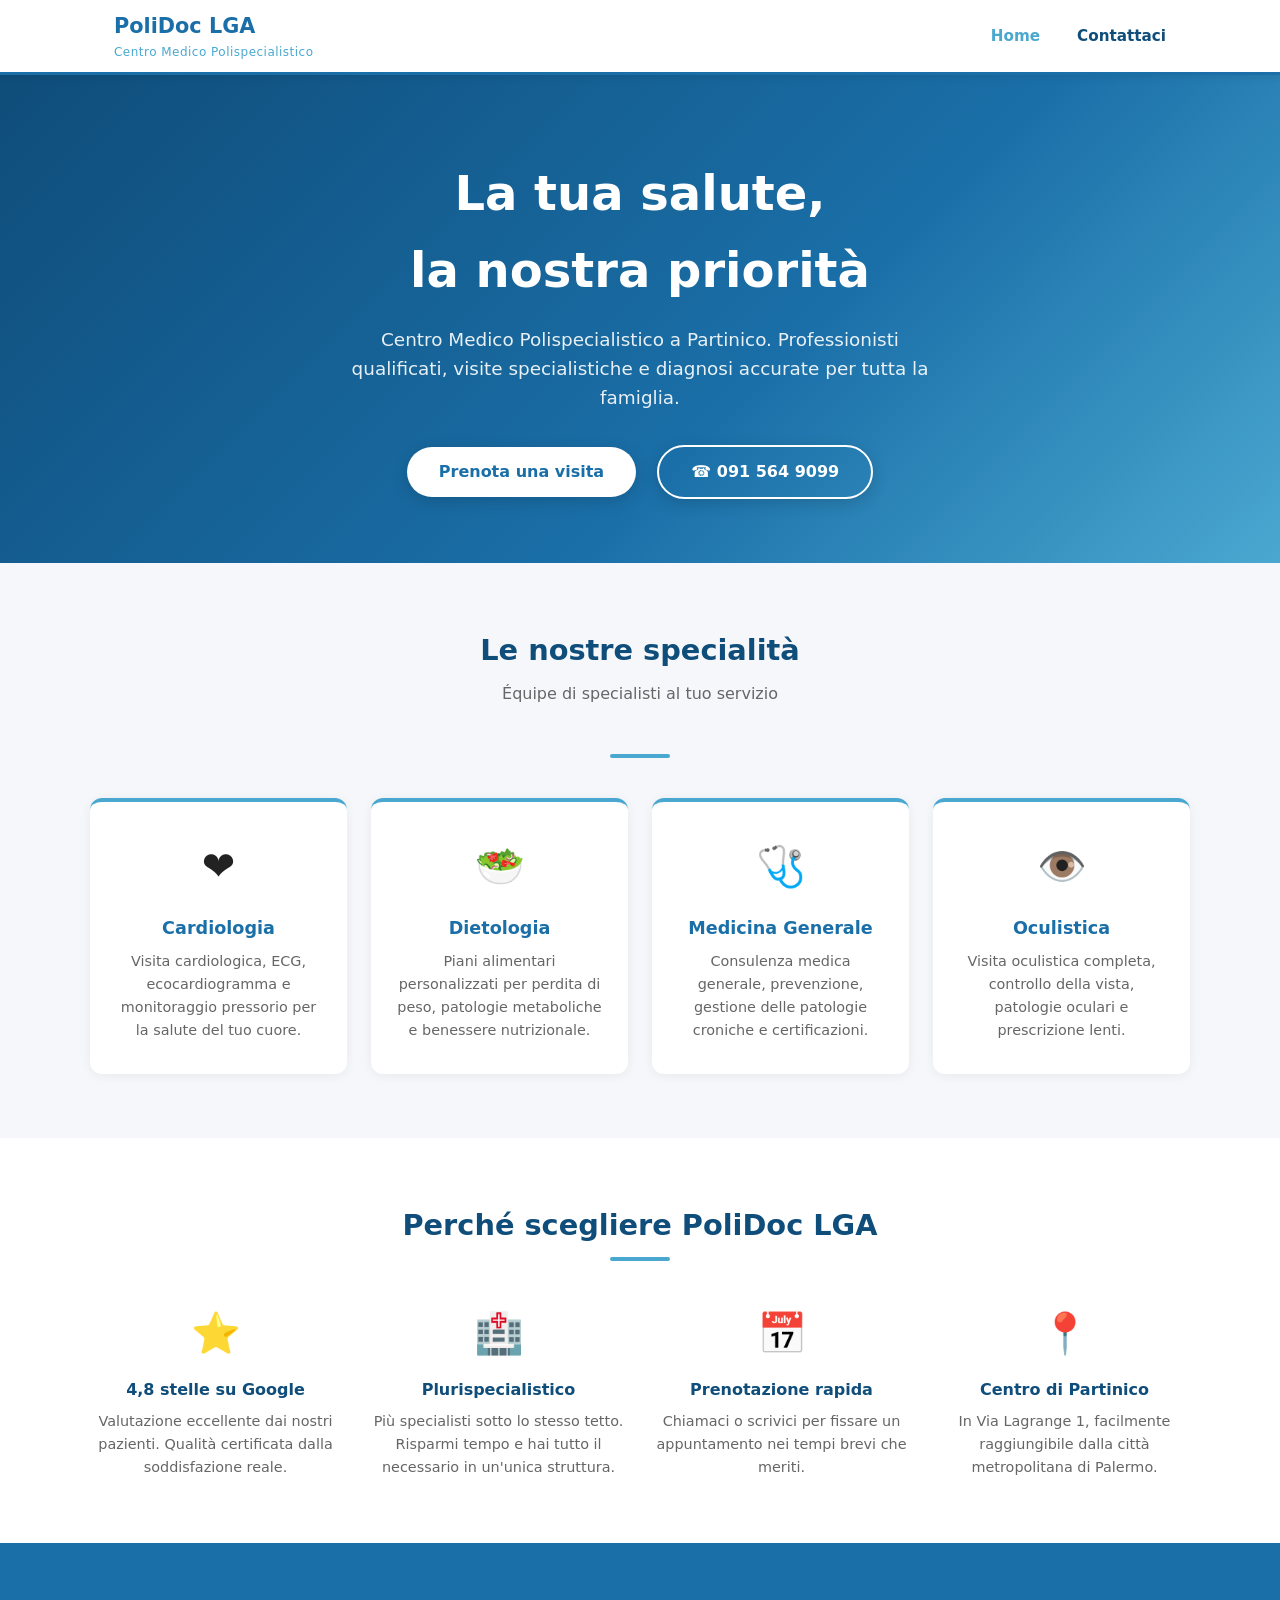
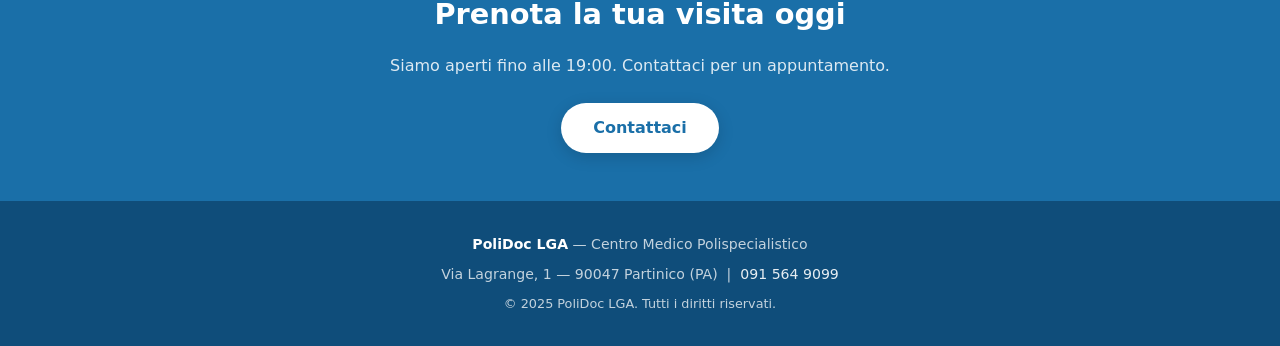
==== index.html @ c9347d8d "Initial commit: PoliDoc LGA website" ====
<!DOCTYPE html>
<html lang="it">
<head>
  <meta charset="UTF-8">
  <meta name="viewport" content="width=device-width, initial-scale=1.0">
  <title>PoliDoc LGA — Centro Medico Polispecialistico | Partinico</title>
  <meta name="description" content="PoliDoc LGA è il Centro Medico Polispecialistico di Partinico. Cardiologia, Dietologia, Medicina Generale, Oculistica. Via Lagrange 1, tel. 091 564 9099.">
  <link rel="stylesheet" href="style.css">
  <link rel="icon" href="assets/icon.png" type="image/png">
</head>
<body>

<header>
  <div class="nav-inner">
    <a href="index.html" class="logo-wrap" style="display:flex;align-items:center;gap:.75rem;">
      <img src="assets/logo-full.png" alt="PoliDoc LGA" onerror="this.style.display='none'">
      <div class="logo-text" id="logo-fallback">
        <strong>PoliDoc LGA</strong>
        <span>Centro Medico Polispecialistico</span>
      </div>
    </a>
    <nav>
      <a href="index.html" class="active">Home</a>
      <a href="contattaci.html">Contattaci</a>
    </nav>
  </div>
</header>

<main>

  <!-- HERO -->
  <section class="hero">
    <h1>La tua salute,<br>la nostra priorità</h1>
    <p>Centro Medico Polispecialistico a Partinico. Professionisti qualificati, visite specialistiche e diagnosi accurate per tutta la famiglia.</p>
    <a href="contattaci.html" class="btn">Prenota una visita</a>
    <a href="tel:+390915649099" class="btn btn-outline">☎ 091 564 9099</a>
  </section>

  <!-- SERVIZI -->
  <section class="services">
    <div class="section-inner">
      <h2 class="section-title">Le nostre specialità</h2>
      <p class="section-sub">Équipe di specialisti al tuo servizio</p>
      <div class="divider"></div>
      <div class="services-grid">
        <div class="service-card">
          <div class="service-icon">❤️</div>
          <h3>Cardiologia</h3>
          <p>Visita cardiologica, ECG, ecocardiogramma e monitoraggio pressorio per la salute del tuo cuore.</p>
        </div>
        <div class="service-card">
          <div class="service-icon">🥗</div>
          <h3>Dietologia</h3>
          <p>Piani alimentari personalizzati per perdita di peso, patologie metaboliche e benessere nutrizionale.</p>
        </div>
        <div class="service-card">
          <div class="service-icon">🩺</div>
          <h3>Medicina Generale</h3>
          <p>Consulenza medica generale, prevenzione, gestione delle patologie croniche e certificazioni.</p>
        </div>
        <div class="service-card">
          <div class="service-icon">👁️</div>
          <h3>Oculistica</h3>
          <p>Visita oculistica completa, controllo della vista, patologie oculari e prescrizione lenti.</p>
        </div>
      </div>
    </div>
  </section>

  <!-- PERCHÉ NOI -->
  <section>
    <div class="section-inner">
      <h2 class="section-title">Perché scegliere PoliDoc LGA</h2>
      <div class="divider"></div>
      <div class="why-grid">
        <div class="why-item">
          <div class="icon">⭐</div>
          <h4>4,8 stelle su Google</h4>
          <p>Valutazione eccellente dai nostri pazienti. Qualità certificata dalla soddisfazione reale.</p>
        </div>
        <div class="why-item">
          <div class="icon">🏥</div>
          <h4>Plurispecialistico</h4>
          <p>Più specialisti sotto lo stesso tetto. Risparmi tempo e hai tutto il necessario in un'unica struttura.</p>
        </div>
        <div class="why-item">
          <div class="icon">📅</div>
          <h4>Prenotazione rapida</h4>
          <p>Chiamaci o scrivici per fissare un appuntamento nei tempi brevi che meriti.</p>
        </div>
        <div class="why-item">
          <div class="icon">📍</div>
          <h4>Centro di Partinico</h4>
          <p>In Via Lagrange 1, facilmente raggiungibile dalla città metropolitana di Palermo.</p>
        </div>
      </div>
    </div>
  </section>

  <!-- CTA STRIP -->
  <section class="cta-strip">
    <h2>Prenota la tua visita oggi</h2>
    <p style="opacity:.85;margin-bottom:1.5rem;">Siamo aperti fino alle 19:00. Contattaci per un appuntamento.</p>
    <a href="contattaci.html" class="btn">Contattaci</a>
  </section>

</main>

<footer>
  <p><strong>PoliDoc LGA</strong> — Centro Medico Polispecialistico</p>
  <p style="margin-top:.5rem;">Via Lagrange, 1 — 90047 Partinico (PA) &nbsp;|&nbsp; <a href="tel:+390915649099">091 564 9099</a></p>
  <p style="margin-top:.5rem;font-size:.8rem;">&copy; 2025 PoliDoc LGA. Tutti i diritti riservati.</p>
</footer>

<script>
  // hide fallback text if logo image loads
  document.querySelector('.logo-wrap img').addEventListener('load', function() {
    document.getElementById('logo-fallback').style.display = 'none';
  });
</script>

</body>
</html>
---- style.css ----
*, *::before, *::after { box-sizing: border-box; margin: 0; padding: 0; }

:root {
  --blue: #1a6fa8;
  --blue-light: #4aa8d0;
  --blue-dark: #0f4d7a;
  --red: #c0392b;
  --gray-light: #f5f7fa;
  --gray: #666;
  --text: #222;
  --white: #fff;
}

body {
  font-family: 'Segoe UI', system-ui, sans-serif;
  color: var(--text);
  line-height: 1.6;
}

a { color: inherit; text-decoration: none; }

/* NAV */
header {
  background: var(--white);
  border-bottom: 3px solid var(--blue);
  position: sticky;
  top: 0;
  z-index: 100;
  box-shadow: 0 2px 8px rgba(0,0,0,.08);
}

.nav-inner {
  max-width: 1100px;
  margin: 0 auto;
  padding: 0 1.5rem;
  display: flex;
  align-items: center;
  justify-content: space-between;
  height: 72px;
}

.logo-wrap img { height: 52px; }
.logo-text { display: flex; flex-direction: column; }
.logo-text strong { font-size: 1.3rem; color: var(--blue); font-weight: 700; }
.logo-text span { font-size: .75rem; color: var(--blue-light); letter-spacing: .04em; }

nav a {
  margin-left: 2rem;
  font-weight: 600;
  font-size: .95rem;
  color: var(--blue-dark);
  transition: color .2s;
}
nav a:hover, nav a.active { color: var(--blue-light); }

/* HERO */
.hero {
  background: linear-gradient(135deg, var(--blue-dark) 0%, var(--blue) 60%, var(--blue-light) 100%);
  color: var(--white);
  padding: 5rem 1.5rem 4rem;
  text-align: center;
}
.hero h1 { font-size: clamp(2rem, 5vw, 3rem); font-weight: 800; margin-bottom: 1rem; }
.hero p { font-size: 1.15rem; opacity: .9; max-width: 600px; margin: 0 auto 2rem; }
.btn {
  display: inline-block;
  background: var(--white);
  color: var(--blue);
  padding: .75rem 2rem;
  border-radius: 50px;
  font-weight: 700;
  font-size: 1rem;
  transition: transform .2s, box-shadow .2s;
  box-shadow: 0 4px 16px rgba(0,0,0,.15);
}
.btn:hover { transform: translateY(-2px); box-shadow: 0 8px 24px rgba(0,0,0,.2); }
.btn-outline {
  background: transparent;
  color: var(--white);
  border: 2px solid var(--white);
  margin-left: 1rem;
}
.btn-outline:hover { background: var(--white); color: var(--blue); }

/* SEZIONI */
section { padding: 4rem 1.5rem; }
.section-inner { max-width: 1100px; margin: 0 auto; }
.section-title {
  text-align: center;
  font-size: 1.8rem;
  font-weight: 700;
  color: var(--blue-dark);
  margin-bottom: .5rem;
}
.section-sub {
  text-align: center;
  color: var(--gray);
  margin-bottom: 3rem;
  font-size: 1rem;
}
.divider {
  width: 60px; height: 4px;
  background: var(--blue-light);
  border-radius: 2px;
  margin: .5rem auto 2.5rem;
}

/* SERVIZI GRID */
.services { background: var(--gray-light); }
.services-grid {
  display: grid;
  grid-template-columns: repeat(auto-fit, minmax(220px, 1fr));
  gap: 1.5rem;
}
.service-card {
  background: var(--white);
  border-radius: 12px;
  padding: 2rem 1.5rem;
  text-align: center;
  box-shadow: 0 2px 12px rgba(0,0,0,.06);
  transition: transform .2s, box-shadow .2s;
  border-top: 4px solid var(--blue-light);
}
.service-card:hover { transform: translateY(-4px); box-shadow: 0 8px 24px rgba(0,0,0,.1); }
.service-icon { font-size: 2.5rem; margin-bottom: 1rem; }
.service-card h3 { color: var(--blue); font-size: 1.1rem; font-weight: 700; margin-bottom: .5rem; }
.service-card p { color: var(--gray); font-size: .9rem; }

/* PERCHÉ NOI */
.why-grid {
  display: grid;
  grid-template-columns: repeat(auto-fit, minmax(200px, 1fr));
  gap: 2rem;
  text-align: center;
}
.why-item .icon { font-size: 2.5rem; margin-bottom: .75rem; }
.why-item h4 { color: var(--blue-dark); font-weight: 700; margin-bottom: .5rem; }
.why-item p { color: var(--gray); font-size: .9rem; }

/* CTA STRIP */
.cta-strip {
  background: var(--blue);
  color: var(--white);
  text-align: center;
  padding: 3rem 1.5rem;
}
.cta-strip h2 { font-size: 1.8rem; margin-bottom: 1rem; }
.cta-strip .btn { background: var(--white); color: var(--blue); }

/* FOOTER */
footer {
  background: var(--blue-dark);
  color: rgba(255,255,255,.75);
  text-align: center;
  padding: 2rem 1.5rem;
  font-size: .88rem;
}
footer a { color: rgba(255,255,255,.9); }
footer strong { color: var(--white); }

/* CONTATTACI PAGE */
.contact-hero {
  background: linear-gradient(135deg, var(--blue-dark), var(--blue));
  color: var(--white);
  padding: 4rem 1.5rem 3rem;
  text-align: center;
}
.contact-hero h1 { font-size: clamp(1.8rem, 4vw, 2.5rem); font-weight: 800; }
.contact-hero p { opacity: .9; margin-top: .75rem; font-size: 1.05rem; }

.contact-grid {
  display: grid;
  grid-template-columns: 1fr 1fr;
  gap: 3rem;
  align-items: start;
}
@media (max-width: 700px) { .contact-grid { grid-template-columns: 1fr; } }

.contact-info h2 { color: var(--blue-dark); font-size: 1.4rem; margin-bottom: 1.5rem; }
.info-item {
  display: flex;
  align-items: flex-start;
  gap: 1rem;
  margin-bottom: 1.5rem;
}
.info-icon { font-size: 1.5rem; flex-shrink: 0; }
.info-item strong { display: block; color: var(--blue); font-size: .85rem; text-transform: uppercase; letter-spacing: .05em; }
.info-item span { color: var(--text); font-size: .95rem; }

.orari-table { width: 100%; border-collapse: collapse; margin-top: 1rem; font-size: .9rem; }
.orari-table td { padding: .4rem .5rem; border-bottom: 1px solid #eee; }
.orari-table td:last-child { text-align: right; color: var(--blue); font-weight: 600; }

/* FORM */
.contact-form h2 { color: var(--blue-dark); font-size: 1.4rem; margin-bottom: 1.5rem; }
.form-group { margin-bottom: 1.2rem; }
.form-group label { display: block; font-size: .88rem; font-weight: 600; color: var(--blue-dark); margin-bottom: .4rem; }
.form-group input, .form-group textarea, .form-group select {
  width: 100%;
  padding: .7rem 1rem;
  border: 2px solid #ddd;
  border-radius: 8px;
  font-size: .95rem;
  font-family: inherit;
  transition: border-color .2s;
  outline: none;
}
.form-group input:focus, .form-group textarea:focus, .form-group select:focus {
  border-color: var(--blue-light);
}
.form-group textarea { resize: vertical; min-height: 120px; }
.btn-submit {
  background: var(--blue);
  color: var(--white);
  border: none;
  padding: .8rem 2.5rem;
  border-radius: 50px;
  font-size: 1rem;
  font-weight: 700;
  cursor: pointer;
  transition: background .2s, transform .2s;
  width: 100%;
}
.btn-submit:hover { background: var(--blue-dark); transform: translateY(-1px); }

.map-wrap { margin-top: 3rem; border-radius: 12px; overflow: hidden; box-shadow: 0 4px 16px rgba(0,0,0,.1); }
.map-wrap iframe { display: block; }

/* RESPONSIVE */
@media (max-width: 600px) {
  .nav-inner nav a { margin-left: 1rem; font-size: .85rem; }
  .hero { padding: 3.5rem 1rem 3rem; }
  .btn-outline { margin-left: 0; margin-top: .75rem; }
}
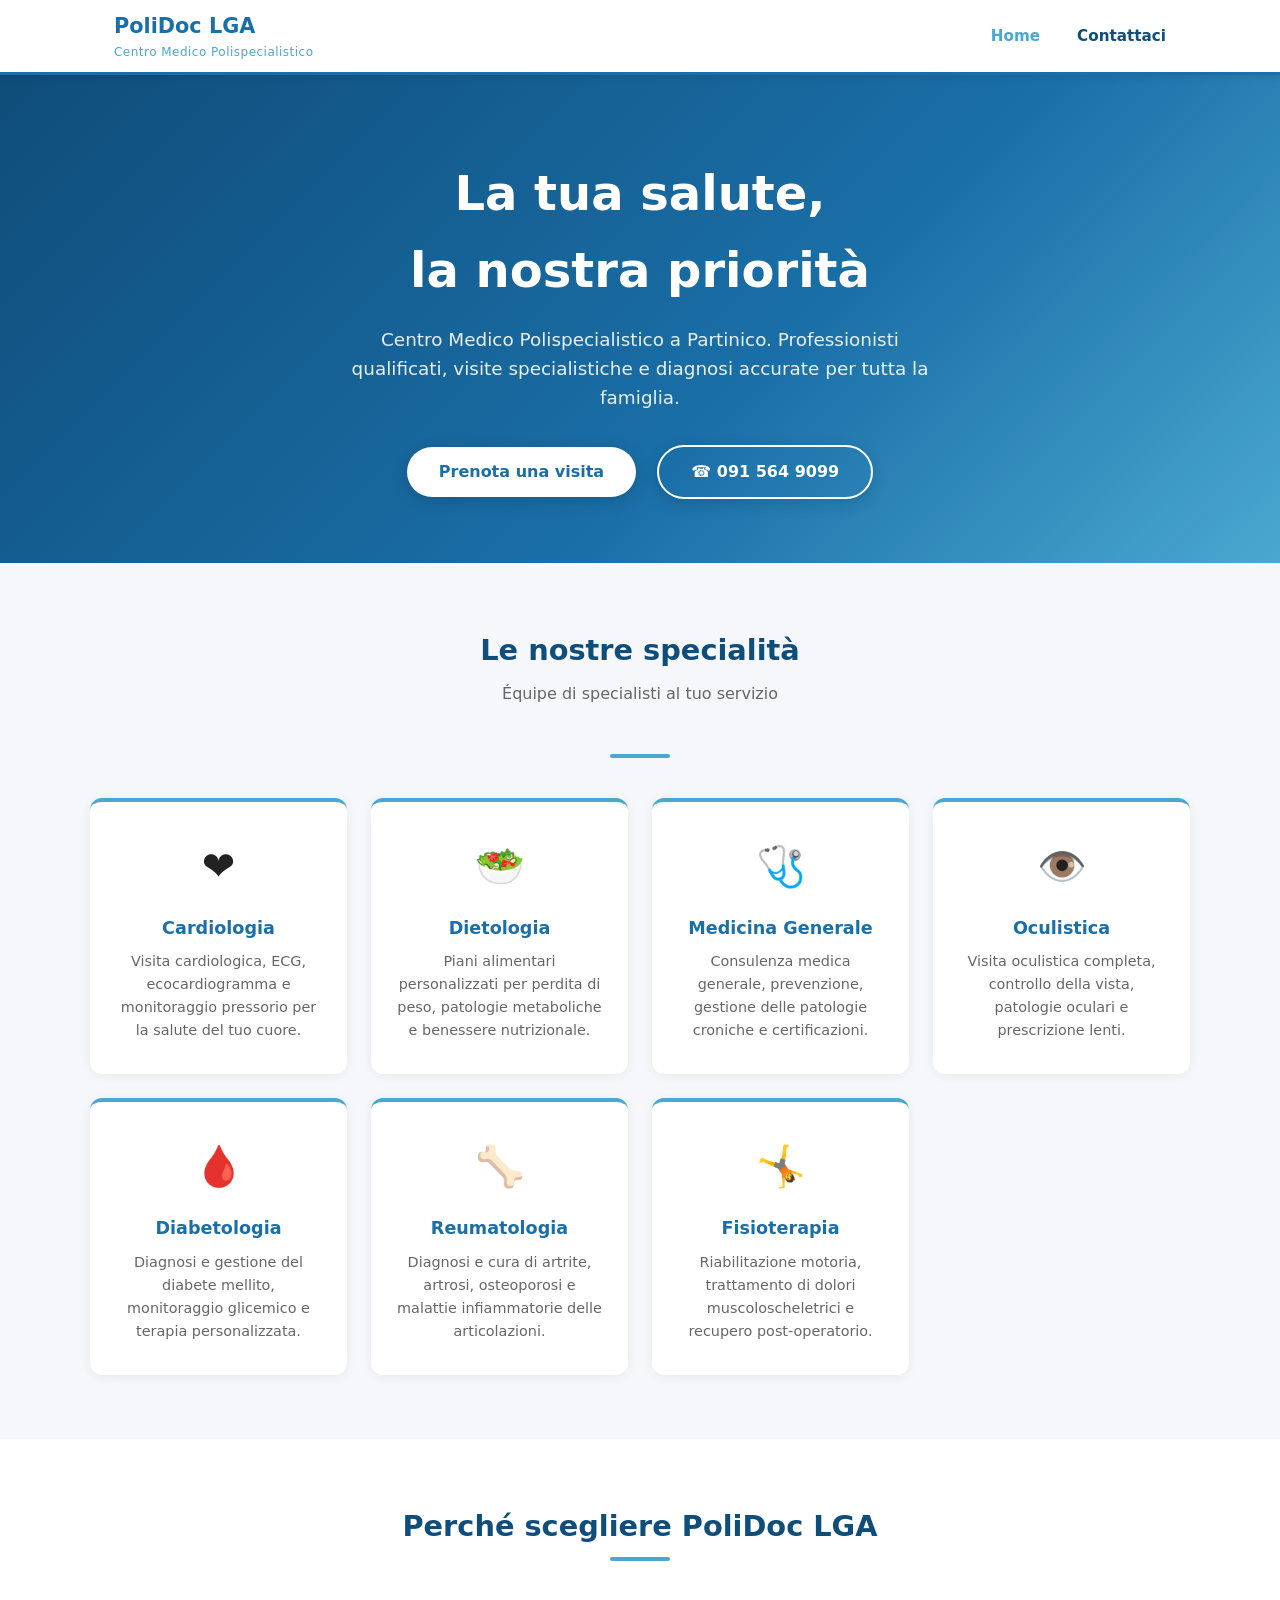
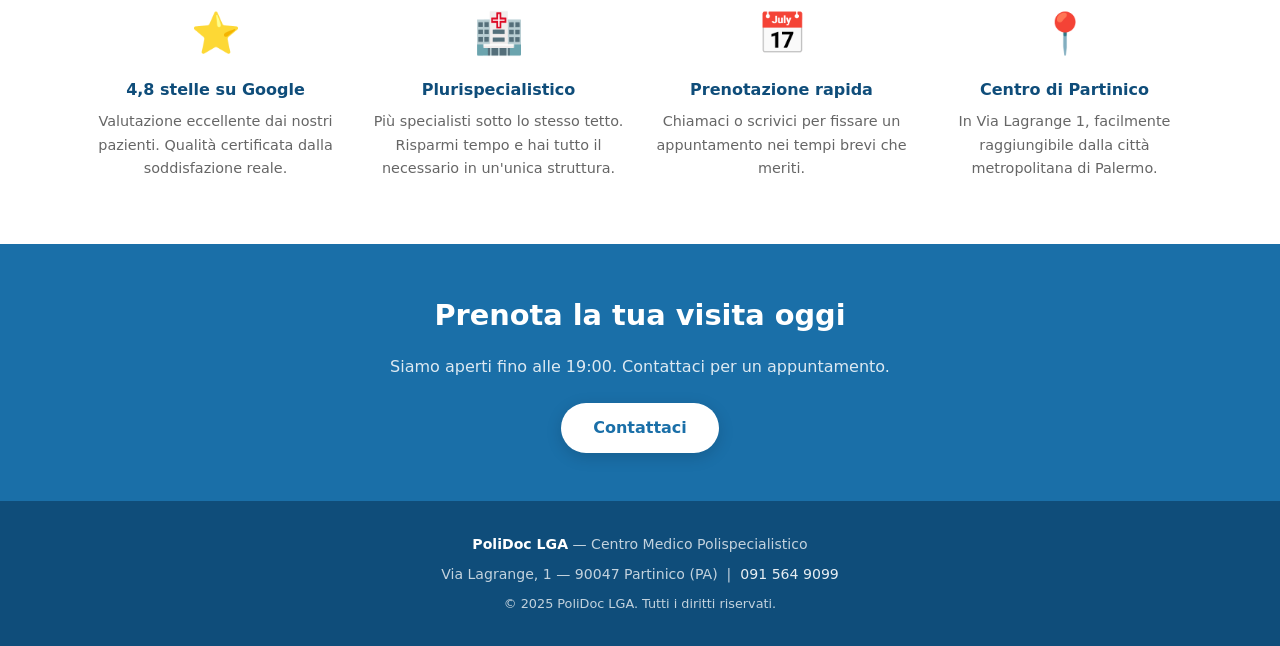
==== commit d0db5558: "Add diabetologia, reumatologia, fisioterapia" ====
--- a/index.html
+++ b/index.html
@@ -63,6 +63,21 @@
           <h3>Oculistica</h3>
           <p>Visita oculistica completa, controllo della vista, patologie oculari e prescrizione lenti.</p>
         </div>
+        <div class="service-card">
+          <div class="service-icon">🩸</div>
+          <h3>Diabetologia</h3>
+          <p>Diagnosi e gestione del diabete mellito, monitoraggio glicemico e terapia personalizzata.</p>
+        </div>
+        <div class="service-card">
+          <div class="service-icon">🦴</div>
+          <h3>Reumatologia</h3>
+          <p>Diagnosi e cura di artrite, artrosi, osteoporosi e malattie infiammatorie delle articolazioni.</p>
+        </div>
+        <div class="service-card">
+          <div class="service-icon">🤸</div>
+          <h3>Fisioterapia</h3>
+          <p>Riabilitazione motoria, trattamento di dolori muscoloscheletrici e recupero post-operatorio.</p>
+        </div>
       </div>
     </div>
   </section>
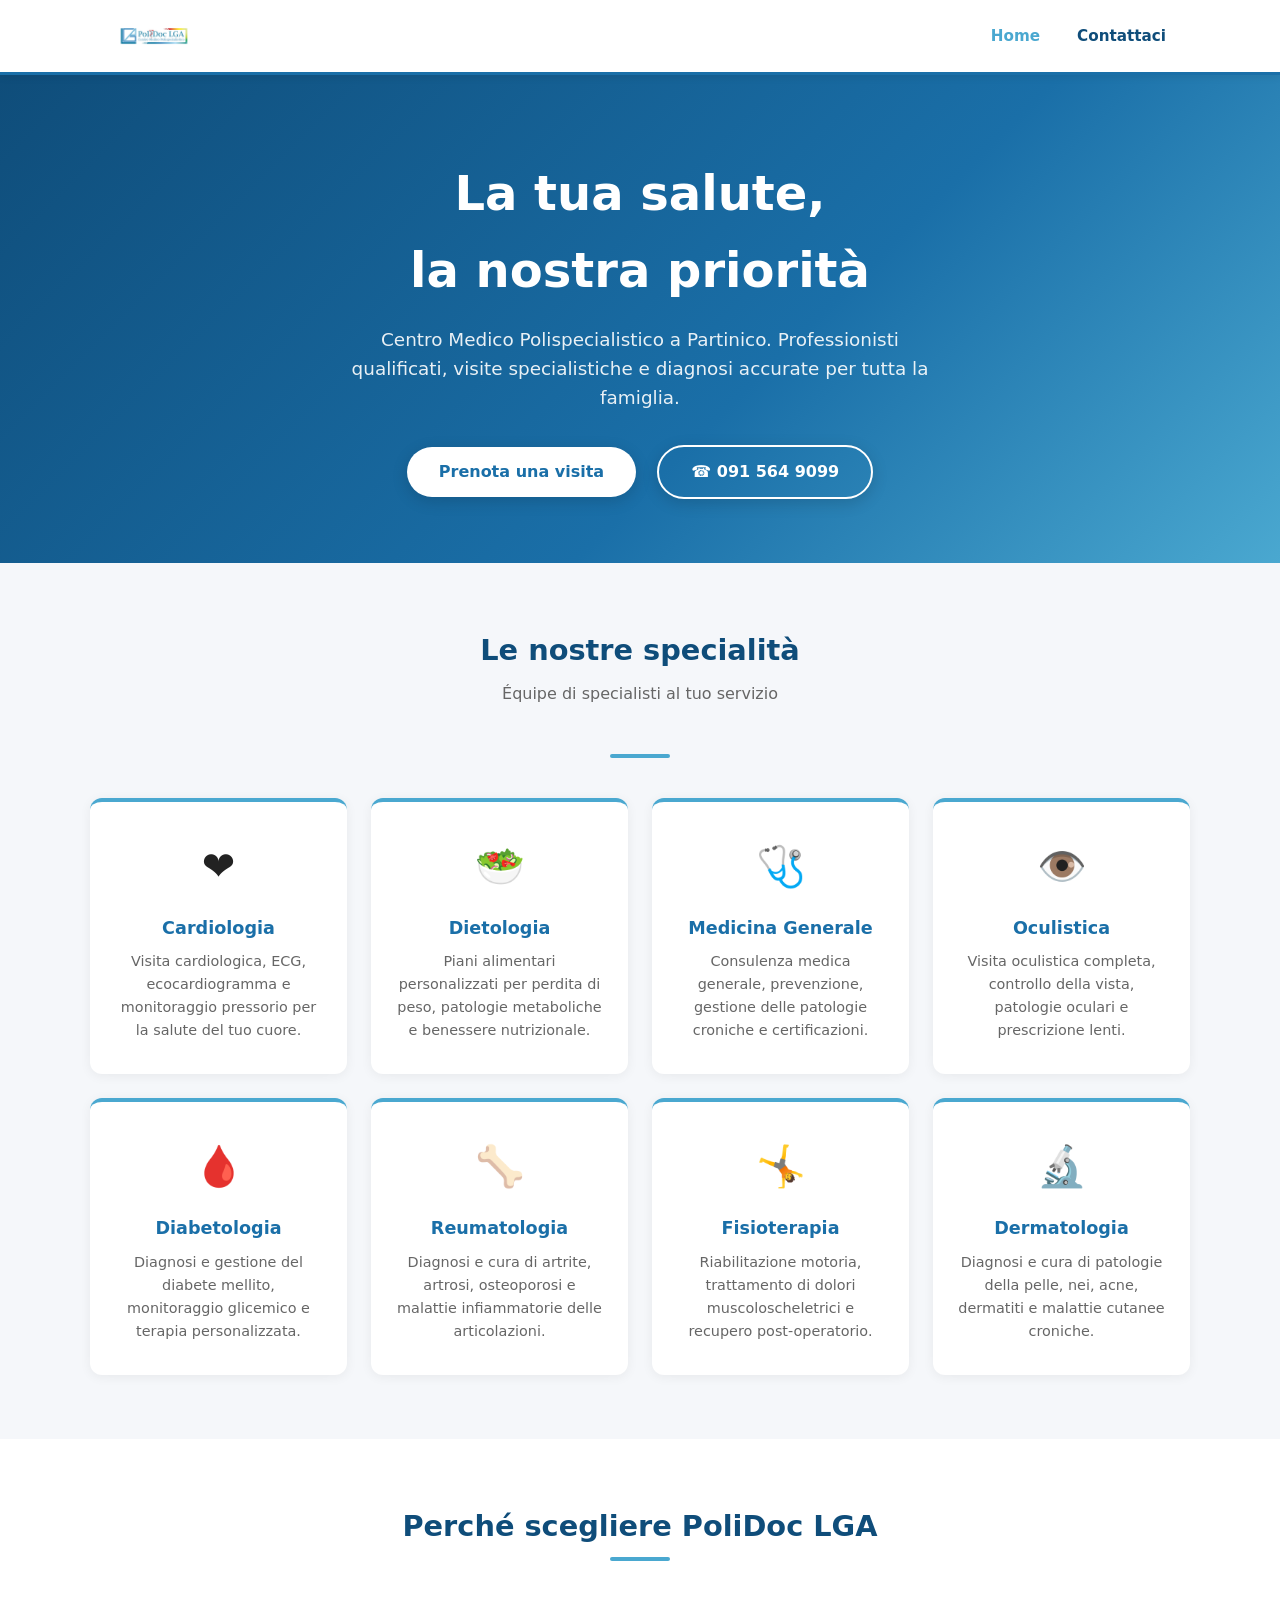
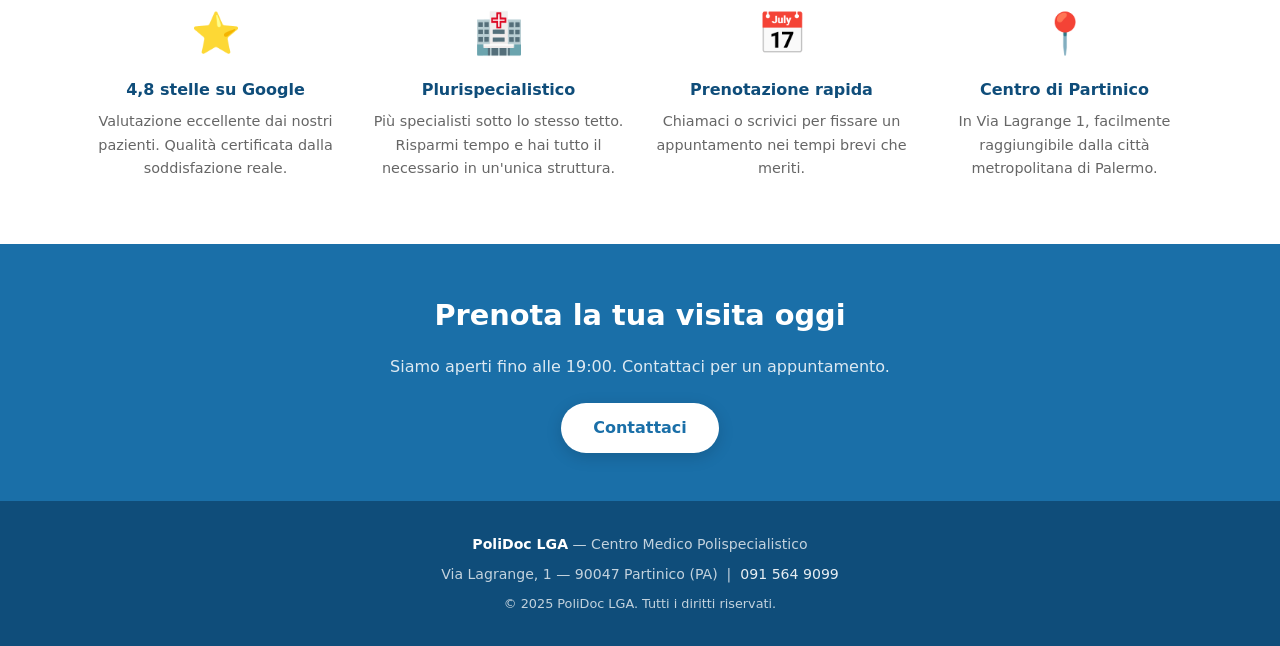
==== commit d75e7c96: "Add dermatologia, fix logo paths" ====
--- a/index.html
+++ b/index.html
@@ -6,14 +6,14 @@
   <title>PoliDoc LGA — Centro Medico Polispecialistico | Partinico</title>
   <meta name="description" content="PoliDoc LGA è il Centro Medico Polispecialistico di Partinico. Cardiologia, Dietologia, Medicina Generale, Oculistica. Via Lagrange 1, tel. 091 564 9099.">
   <link rel="stylesheet" href="style.css">
-  <link rel="icon" href="assets/icon.png" type="image/png">
+  <link rel="icon" href="assets/icon.png.webp" type="image/webp">
 </head>
 <body>
 
 <header>
   <div class="nav-inner">
     <a href="index.html" class="logo-wrap" style="display:flex;align-items:center;gap:.75rem;">
-      <img src="assets/logo-full.png" alt="PoliDoc LGA" onerror="this.style.display='none'">
+      <img src="logo-full.png.webp" alt="PoliDoc LGA" onerror="this.style.display='none'">
       <div class="logo-text" id="logo-fallback">
         <strong>PoliDoc LGA</strong>
         <span>Centro Medico Polispecialistico</span>
@@ -78,6 +78,11 @@
           <h3>Fisioterapia</h3>
           <p>Riabilitazione motoria, trattamento di dolori muscoloscheletrici e recupero post-operatorio.</p>
         </div>
+        <div class="service-card">
+          <div class="service-icon">🔬</div>
+          <h3>Dermatologia</h3>
+          <p>Diagnosi e cura di patologie della pelle, nei, acne, dermatiti e malattie cutanee croniche.</p>
+        </div>
       </div>
     </div>
   </section>
